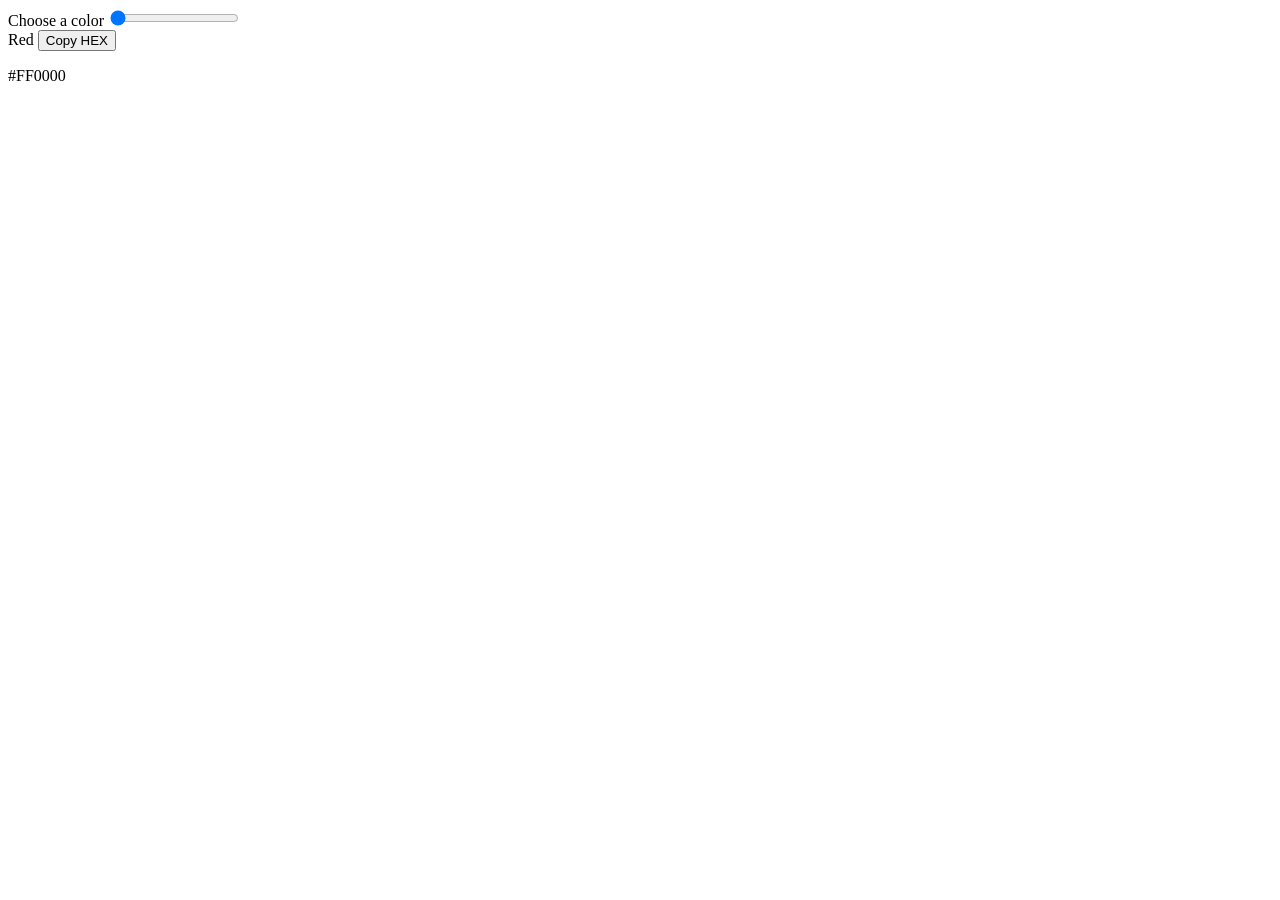
==== index.html @ 2be62f13 "Rename indexhtmlcode.html to index.html" ====
<!DOCTYPE html>
<html lang="en">
<head>
  <meta charset="UTF-8">
  <meta name="viewport" content="width=device-width, initial-scale=1.0">
  <meta name="theme-color" content="#ffffff">
  <title>Rainbow Square</title>
  <link rel="stylesheet" href="style.css">
  <script src="app.js" defer></script>
</head>
<body>
  <main class="app">
    <div
      id="color-square"
      class="color-square"
      role="img"
      aria-label="Color preview"
    ></div>

    <div class="controls">
      <label for="color-slider" class="visually-hidden">
        Choose a color
      </label>

      <input
        type="range"
        id="color-slider"
        min="0"
        max="359"
        value="0"
        step="1"
        aria-label="Rainbow color slider"
      />

      <div class="color-info">
        <span id="color-name">Red</span>
        <button id="copy-button" type="button">
          <span id="copy-label">Copy HEX</span>
        </button>
      </div>

      <p id="hex-value" aria-live="polite">#FF0000</p>
    </div>
  </main>
</body>
</html>
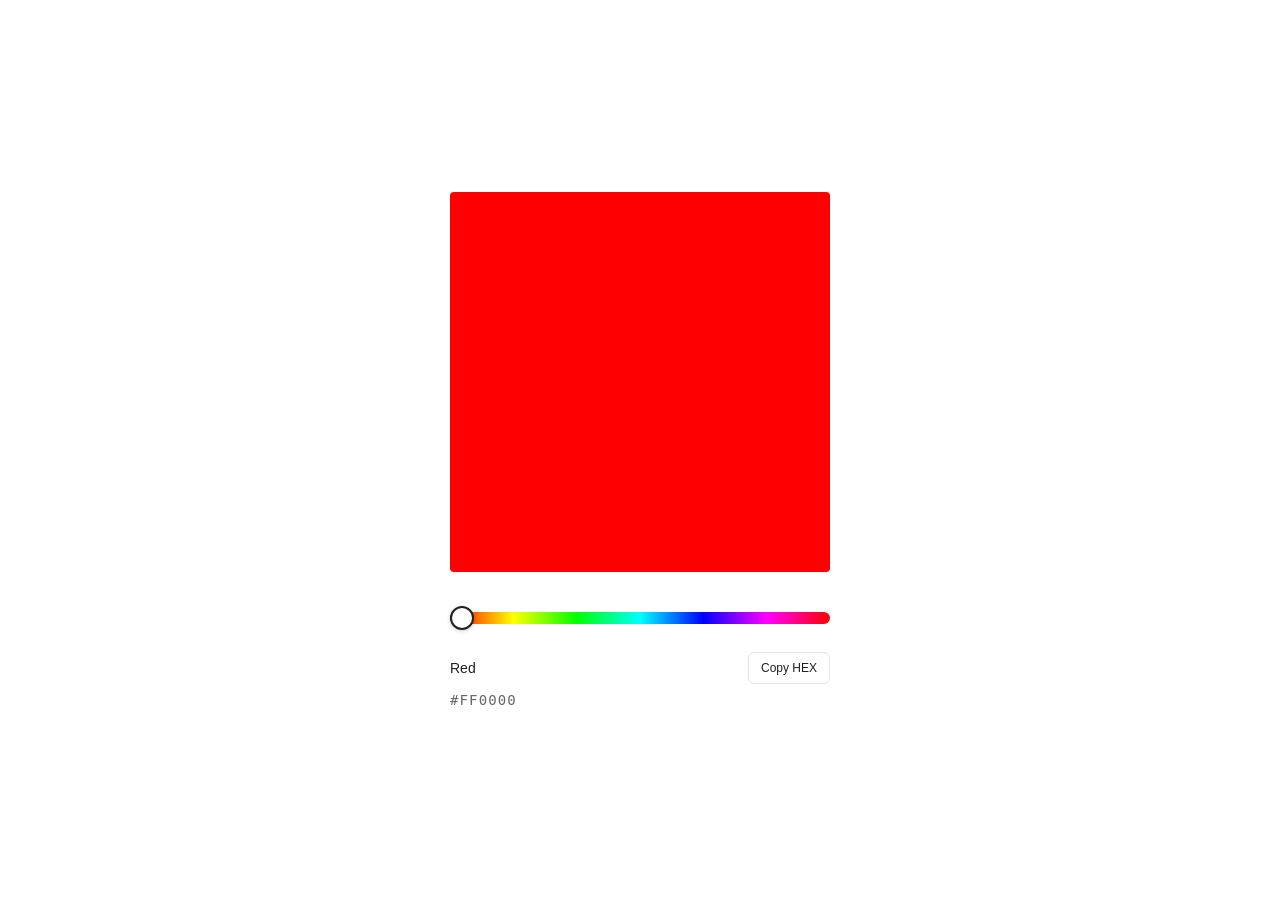
==== commit d72c51e8: "Add files via upload" ====
--- a/index.html
+++ b/index.html
@@ -1,12 +1,16 @@
+
 <!DOCTYPE html>
 <html lang="en">
 <head>
   <meta charset="UTF-8">
   <meta name="viewport" content="width=device-width, initial-scale=1.0">
   <meta name="theme-color" content="#ffffff">
+
   <title>Rainbow Square</title>
-  <link rel="stylesheet" href="style.css">
-  <script src="app.js" defer></script>
+
+  <link rel="manifest" href="./manifest.json">
+  <link rel="stylesheet" href="./style.css">
+  <script src="./app.js" defer></script>
 </head>
 <body>
   <main class="app">
@@ -42,5 +46,19 @@
       <p id="hex-value" aria-live="polite">#FF0000</p>
     </div>
   </main>
+
+  <script>
+    if ("serviceWorker" in navigator) {
+      window.addEventListener("load", () => {
+        navigator.serviceWorker.register("./sw.js")
+          .catch((error) => {
+            console.error(
+              "Service worker registration failed:",
+              error
+            );
+          });
+      });
+    }
+  </script>
 </body>
 </html>
--- a/style.css
+++ b/style.css
@@ -0,0 +1,169 @@
+/* Reset */
+* {
+  box-sizing: border-box;
+}
+
+:root {
+  font-family: Inter, -apple-system, BlinkMacSystemFont,
+    "Segoe UI", sans-serif;
+  color: #202020;
+  background: #ffffff;
+}
+
+body {
+  margin: 0;
+  min-height: 100vh;
+  min-height: 100dvh;
+  display: grid;
+  place-items: center;
+  padding: 24px;
+}
+
+.app {
+  width: 100%;
+  max-width: 380px;
+  display: flex;
+  flex-direction: column;
+  align-items: center;
+  gap: 30px;
+}
+
+/* Color preview */
+.color-square {
+  width: 100%;
+  aspect-ratio: 1 / 1;
+  background-color: hsl(0, 100%, 50%);
+  border-radius: 4px;
+  transition: background-color 80ms linear;
+}
+
+/* Slider */
+.controls {
+  width: 100%;
+}
+
+#color-slider {
+  display: block;
+  width: 100%;
+  height: 32px;
+  margin: 0;
+  cursor: pointer;
+  appearance: none;
+  -webkit-appearance: none;
+  background: transparent;
+}
+
+/* Rainbow track */
+#color-slider::-webkit-slider-runnable-track {
+  height: 12px;
+  border-radius: 999px;
+  background: linear-gradient(
+    to right,
+    #ff0000 0%,
+    #ffff00 16.67%,
+    #00ff00 33.33%,
+    #00ffff 50%,
+    #0000ff 66.67%,
+    #ff00ff 83.33%,
+    #ff0000 100%
+  );
+}
+
+#color-slider::-moz-range-track {
+  height: 12px;
+  border-radius: 999px;
+  background: linear-gradient(
+    to right,
+    #ff0000,
+    #ffff00,
+    #00ff00,
+    #00ffff,
+    #0000ff,
+    #ff00ff,
+    #ff0000
+  );
+}
+
+/* Slider thumb */
+#color-slider::-webkit-slider-thumb {
+  appearance: none;
+  -webkit-appearance: none;
+  width: 24px;
+  height: 24px;
+  margin-top: -6px;
+  border-radius: 50%;
+  background: #ffffff;
+  border: 2px solid #202020;
+  box-shadow: 0 1px 4px #00000030;
+}
+
+#color-slider::-moz-range-thumb {
+  width: 20px;
+  height: 20px;
+  border-radius: 50%;
+  background: #ffffff;
+  border: 2px solid #202020;
+  box-shadow: 0 1px 4px #00000030;
+}
+
+/* Color information */
+.color-info {
+  display: flex;
+  align-items: center;
+  justify-content: space-between;
+  margin-top: 18px;
+}
+
+#color-name {
+  font-size: 14px;
+  font-weight: 500;
+}
+
+#copy-button {
+  padding: 8px 12px;
+  border: 1px solid #e5e5e5;
+  border-radius: 6px;
+  background: #ffffff;
+  color: #202020;
+  font: inherit;
+  font-size: 12px;
+  cursor: pointer;
+}
+
+#copy-button:hover {
+  background: #f5f5f5;
+}
+
+#copy-button:focus-visible,
+#color-slider:focus-visible {
+  outline: 2px solid #555555;
+  outline-offset: 4px;
+}
+
+#hex-value {
+  margin: 8px 0 0;
+  font-family: "SFMono-Regular", Consolas, monospace;
+  font-size: 14px;
+  letter-spacing: 0.08em;
+  color: #666666;
+}
+
+.visually-hidden {
+  position: absolute;
+  width: 1px;
+  height: 1px;
+  padding: 0;
+  margin: -1px;
+  overflow: hidden;
+  clip-path: inset(50%);
+  white-space: nowrap;
+  border: 0;
+}
+
+/* Small screens */
+@media (max-width: 420px) {
+  .app {
+    max-width: 320px;
+    gap: 24px;
+  }
+}
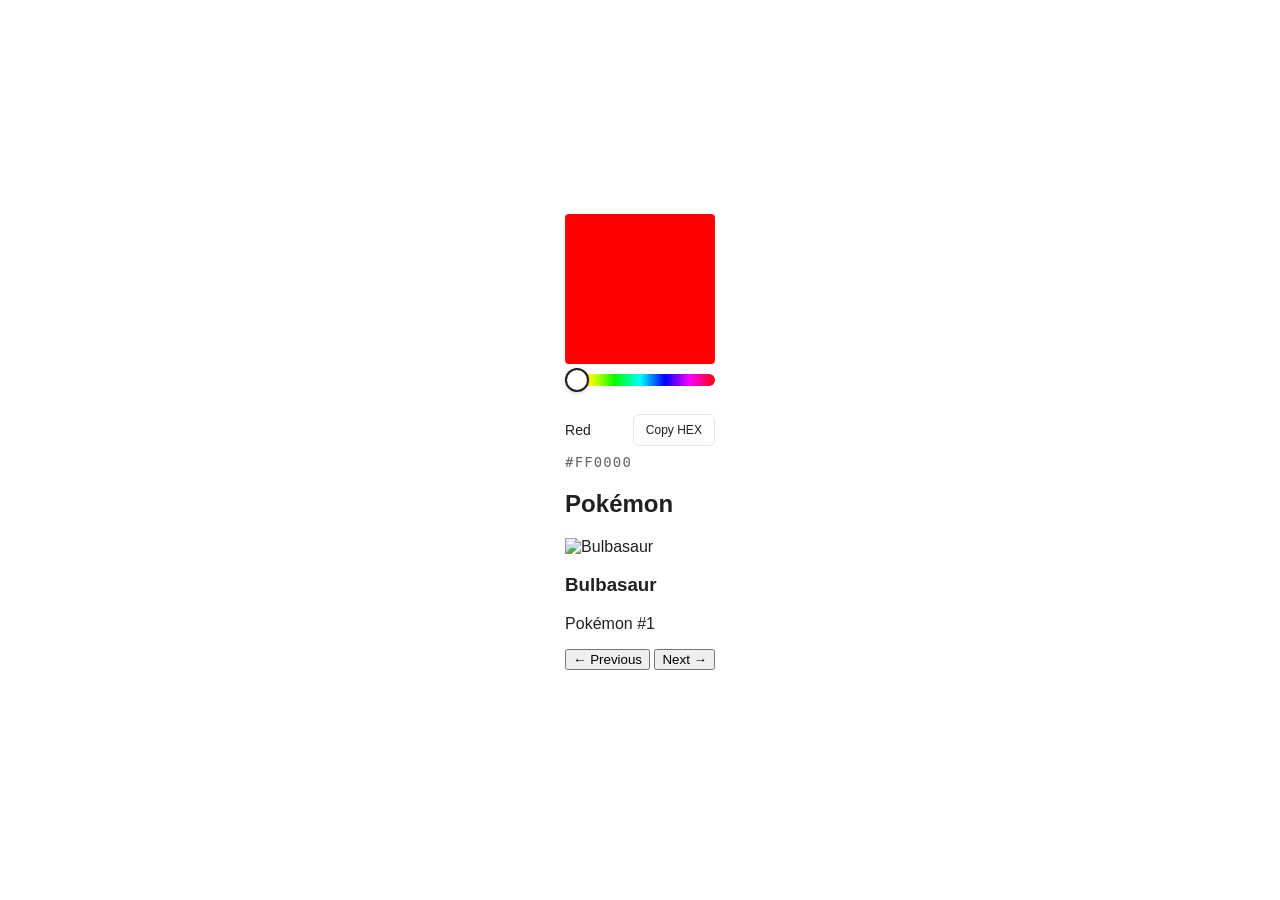
==== commit fd8db415: "Add files via upload" ====
--- a/index.html
+++ b/index.html
@@ -14,36 +14,72 @@
 </head>
 <body>
   <main class="app">
-    <div
-      id="color-square"
-      class="color-square"
-      role="img"
-      aria-label="Color preview"
-    ></div>
+    <div class="app-layout">
 
-    <div class="controls">
-      <label for="color-slider" class="visually-hidden">
-        Choose a color
-      </label>
+      <!-- Existing color picker -->
+      <section class="color-picker" aria-label="Color picker">
+        <div
+          id="color-square"
+          class="color-square"
+          role="img"
+          aria-label="Color preview"
+        ></div>
 
-      <input
-        type="range"
-        id="color-slider"
-        min="0"
-        max="359"
-        value="0"
-        step="1"
-        aria-label="Rainbow color slider"
-      />
+        <div class="controls">
+          <label for="color-slider" class="visually-hidden">
+            Choose a color
+          </label>
 
-      <div class="color-info">
-        <span id="color-name">Red</span>
-        <button id="copy-button" type="button">
-          <span id="copy-label">Copy HEX</span>
-        </button>
-      </div>
+          <input
+            type="range"
+            id="color-slider"
+            min="0"
+            max="359"
+            value="0"
+            step="1"
+            aria-label="Rainbow color slider"
+          />
 
-      <p id="hex-value" aria-live="polite">#FF0000</p>
+          <div class="color-info">
+            <span id="color-name">Red</span>
+            <button id="copy-button" type="button">
+              <span id="copy-label">Copy HEX</span>
+            </button>
+          </div>
+
+          <p id="hex-value" aria-live="polite">#FF0000</p>
+        </div>
+      </section>
+
+      <!-- New Pokémon viewer -->
+      <section class="pokemon-panel" aria-label="Pokémon viewer">
+        <h2>Pokémon</h2>
+
+        <div class="pokemon-image-container">
+          <img
+            id="pokemon-image"
+            src="https://raw.githubusercontent.com/PokeAPI/sprites/master/sprites/pokemon/1.png"
+            alt="Bulbasaur"
+            width="200"
+            height="200"
+          >
+        </div>
+
+        <h3 id="pokemon-name">Bulbasaur</h3>
+        <p id="pokemon-number">Pokémon #1</p>
+
+        <div class="pokemon-navigation">
+          <button id="pokemon-prev" type="button">
+            &#8592; Previous
+          </button>
+          <button id="pokemon-next" type="button">
+            Next &#8594;
+          </button>
+        </div>
+
+        <p id="pokemon-status" aria-live="polite"></p>
+      </section>
+
     </div>
   </main>
 
@@ -52,10 +88,7 @@
       window.addEventListener("load", () => {
         navigator.serviceWorker.register("./sw.js")
           .catch((error) => {
-            console.error(
-              "Service worker registration failed:",
-              error
-            );
+            console.error("Service worker registration failed:", error);
           });
       });
     }
